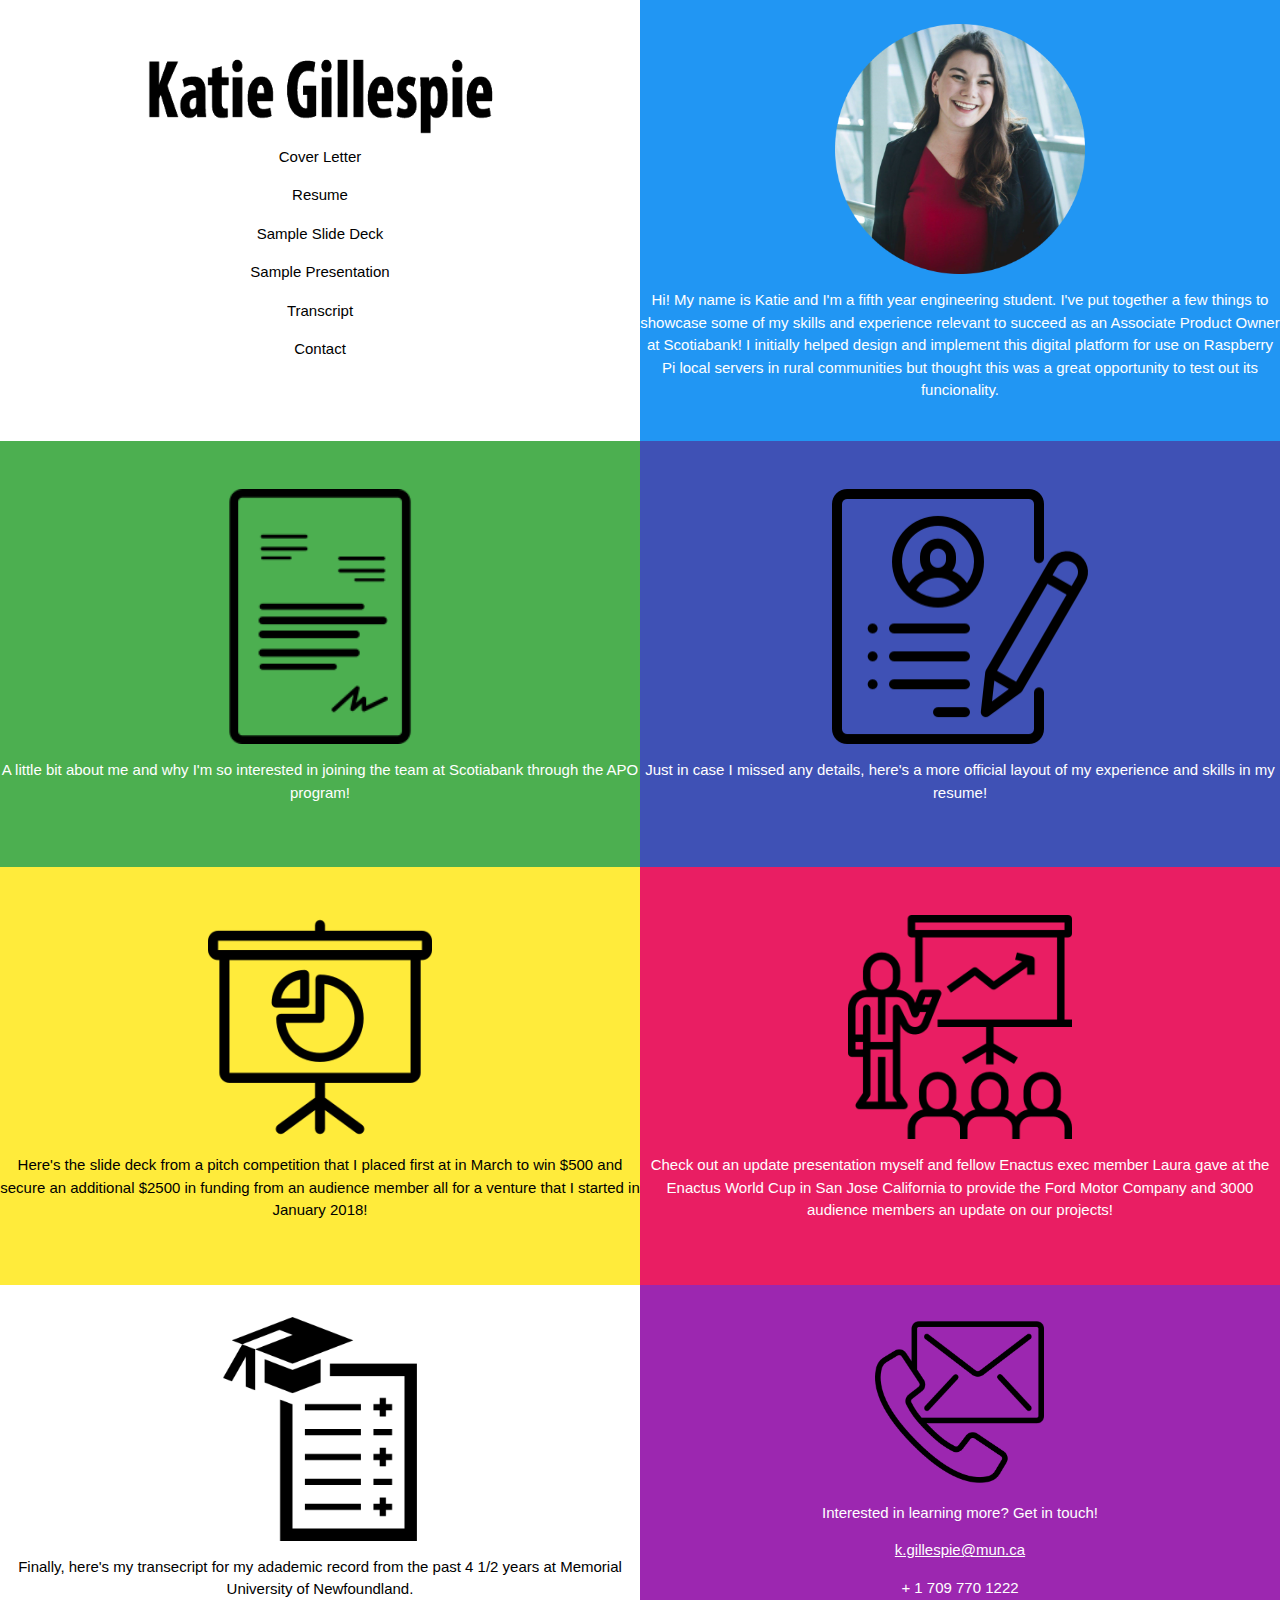
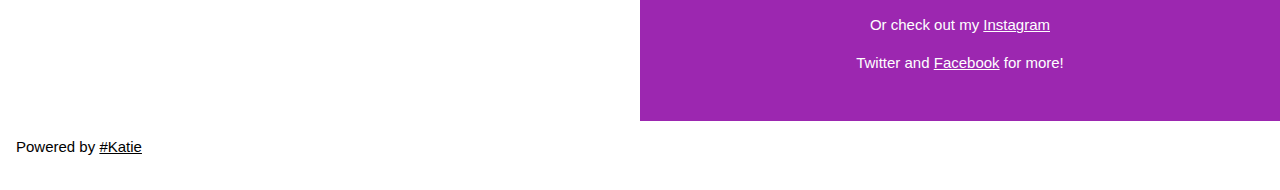
==== index.html @ 7ca80f4b "Update social links." ====
<!DOCTYPE html>
<html>
	<title>Katie Gillespie</title>
<meta charset="UTF-8">
<meta name="viewport" content="width=device-width, initial-scale=1">
<link rel="stylesheet" href="https://www.w3schools.com/w3css/4/w3.css">
<body class="w3-content" style="max-width:1300px">

<!-- First Grid: Logo & About -->
<div class="w3-row">
  <div class="w3-half w3-white w3-center" style="height:300">
    <div class="w3-padding-48 3-center">
      <img src="Documents/NameIcon.png" alt="KatieGillespie" width="350" style="width:%65">
    <div class="w3-padding-128">
      <a href="#A" class="w3-button w3-white w3-block w3-hover-green w3-padding-8">Cover Letter</a>
      <a href="#A" class="w3-button w3-white w3-block w3-hover-indigo w3-padding-8">Resume</a>
      <a href="#B" class="w3-button w3-white w3-block w3-hover-yellow w3-padding-8">Sample Slide Deck</a>
		<a href="#B" class="w3-button w3-white w3-block w3-hover-pink w3-padding-8">Sample Presentation</a>
       <a href="#C" class="w3-button w3-white w3-block w3-hover-white w3-padding-8">Transcript</a>
        <a href="#C" class="w3-button w3-white w3-block w3-hover-purple w3-padding-8">Contact</a>
      </div>																			 
    </div>
  </div>
  <div class="w3-half w3-blue w3-center" style="height:300">
    <div class="w3-padding-24 w3-center">
      <img src="Documents/Headshot.png" alt="Headshot" width="250" style="width:30>
      <div class="w3-center w3- adding-large" style="width:100%">
		  <p>Hi! My name is Katie and I'm a fifth year engineering student. I've put together a few things to showcase 
			  some of my skills and experience relevant to succeed as an Associate Product Owner at Scotiabank! I initially
			  helped design and implement this digital platform for use on Raspberry Pi local servers in rural communities 
			  but thought this was a great opportunity to test out its funcionality. </p>
      </div>
    </div>
  </div>
</div>

<!-- Second Grid: Cover Letter and Resume -->
<div class="w3-row">
  <div class="w3-half w3-green w3-center" style="min-height:350px" id="A">
    <div class="w3-padding-48 w3-center">
        <a href="Documents/APOCoverLetter.pdf">
	<img src="Documents/CoverLetterIcon.png" alt="CoverLetterIcon" style="width:40%">
</a>
      <p>A little bit about me and why I'm so interested in joining the team at Scotiabank through the APO program!</p>

	</div> 
	</div>
  <div class="w3-half w3-indigo w3-center" style="min-height:350px" id="A">
    <div class="w3-padding-48 w3-center">
	<a href="Documents/KatieGillespie-ResumeFall18.pdf">
	<img src="Documents/resume.png" alt="Resume-Icon" style="width:40%">
</a>
		<p>Just in case I missed any details, here's a more official layout of my experience and skills in my resume!</p>
	</div>
	</div>
	</div>

<!-- Third Grid: Slide Deck and Presentation -->
<div class="w3-row">
  <div class="w3-half w3-yellow w3-center" style="min-height:350px" id="B">
    <div class="w3-padding-48 w3-center -center">
        <a href="Documents/FulfilamentPitchMarch2018.pdf">
	<img src="Documents/presentation (1).png" alt="Presentation-Icon" style="width:35%">
</a>
	<p>Here's the slide deck from a pitch competition that I placed first at in March to win $500 and secure an additional $2500 
		in funding from an audience member all for a venture that I started in January 2018!</p>
	</div> 
	</div> 
  <div class="w3-half w3-pink w3-center" style="min-height:350px" id="B">
    <div class="w3-padding-48 w3-center">
	<a href="https://www.youtube.com/watch?v=cxIa-OMDKiw&feature=youtu.be">
	<img src="Documents/work.png" alt="PresentationIcon" style="width:35%">
</a>
      <p>Check out an update presentation myself and fellow Enactus exec member Laura gave at the Enactus World Cup in San Jose 
	      California to provide the Ford Motor Company and 3000 audience members an update on our projects!</p>
	</div>
	</div>
	</div>

<!-- Fourth Grid: Transcript and Contact -->
<div class="w3-half w3-white w3-center" style="min-height:350px" id="C">
	  <div class="w3-padding-32 w3-center">
	<a href="Documents/MUNUnofficialTranscript.pdf">
	<img src="Documents/noun_Report Card_729_000000.png" alt="Transcript-Icon" style="width:35%">
</a>
      <p>Finally, here's my transecript for my adademic record from the past 4 1/2 years at Memorial University of Newfoundland. </p>
	</div>
	</div>
 <div class="w3-half w3-purple w3-center" style="min-height:350px" id="C">  
	 <div class="w3-padding-32 w3-center">
      <a href="https://www.linkedin.com/in/-katie-gillespie/">
	<img src="Documents/contact.png" alt="Contact-Icon" width="169" height="170" style="width:%10">
</a>
	 <p>Interested in learning more? Get in touch!</p>
		<a href="mailto:k.gillespie@mun.ca">k.gillespie@mun.ca</a><br>
		 <p>+ 1 709 770 1222</p>
			<p>Or check out my <a href="https://www.instagram.com/ktgillesp/" target="_blank">Instagram </a></p><p><a href"https://twitter.com/ktgillesp" target="_blank">Twitter</a> and <a href="https://www.facebook.com/kgillespie96" targe="_blank">Facebook</a> for more!</p>
	</div>
	</div>
	</div>
	</div>

<!-- Footer -->
<footer class="w3-container w3-White w3-padding-16">
  <p>Powered by <a href="https://www.linkedin.com/in/-katie-gillespie/" target="_blank">#Katie</a></p>
</footer>

</body>
</html>
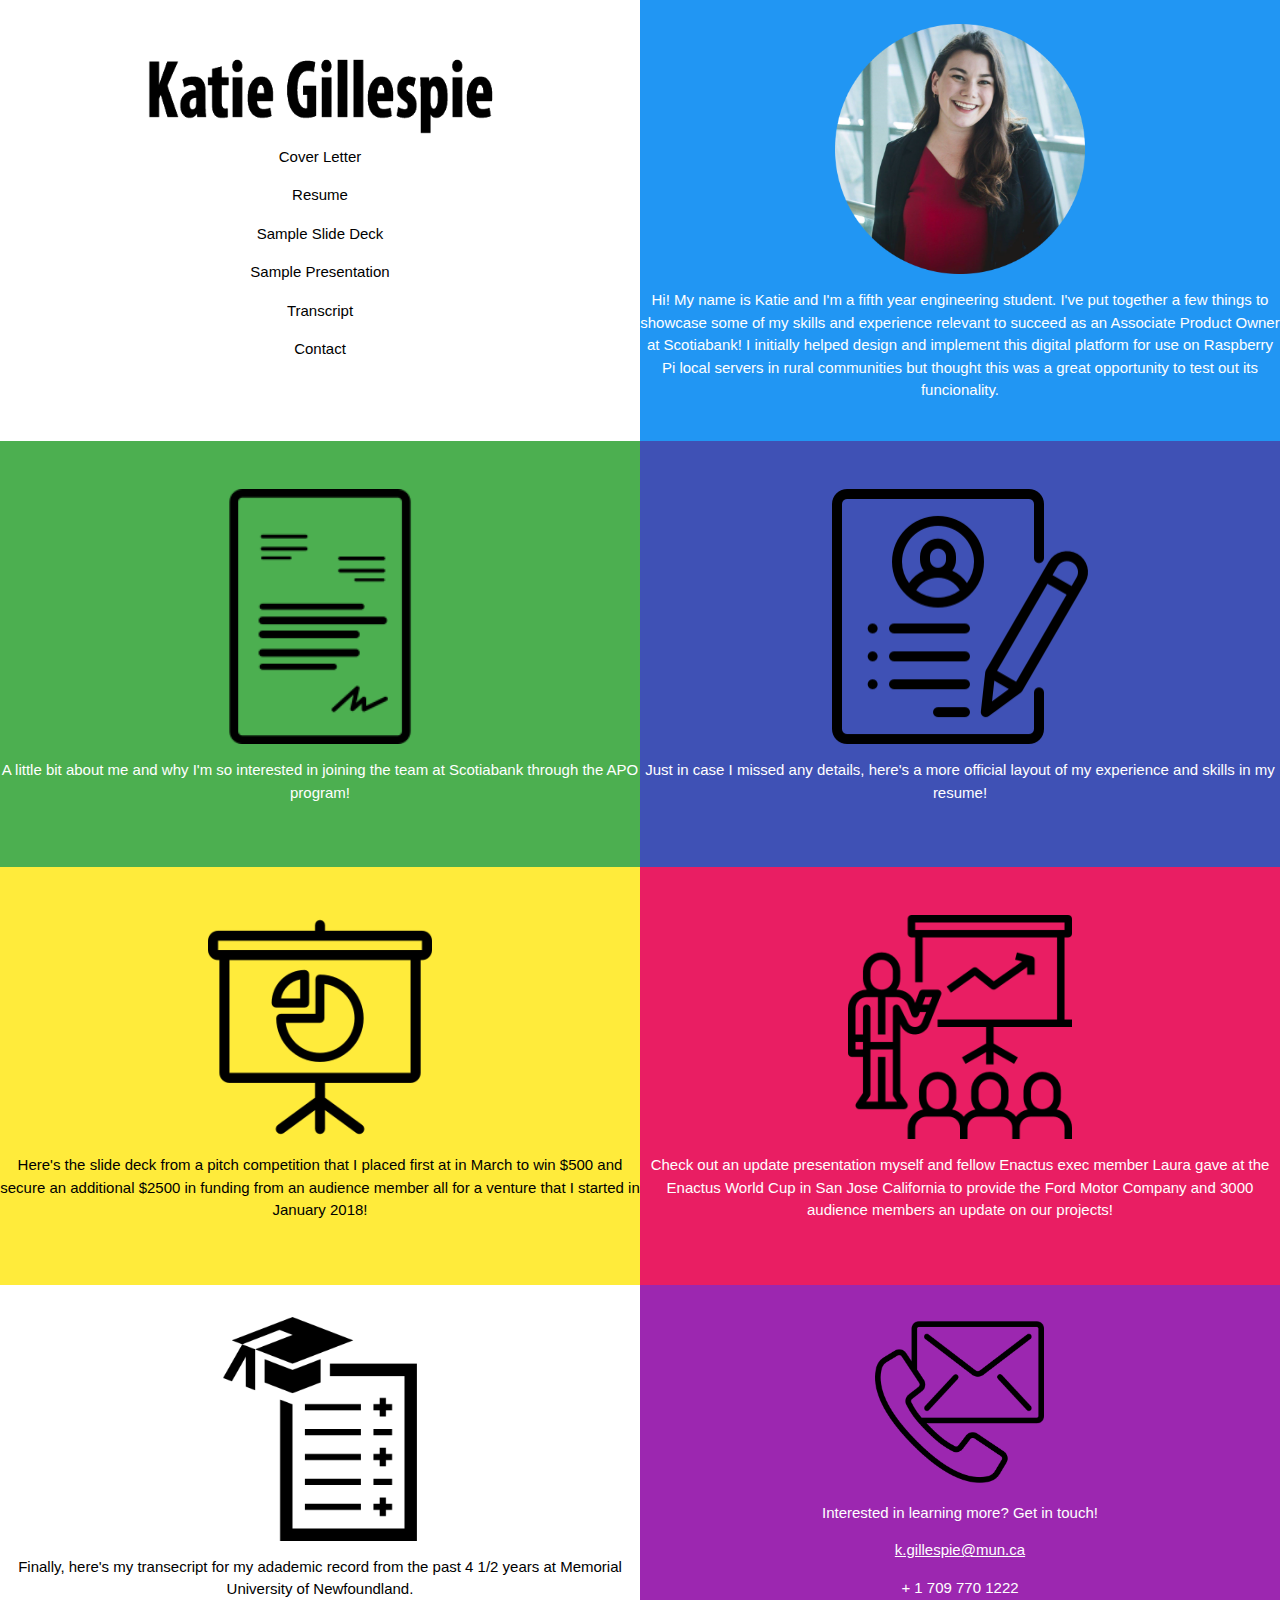
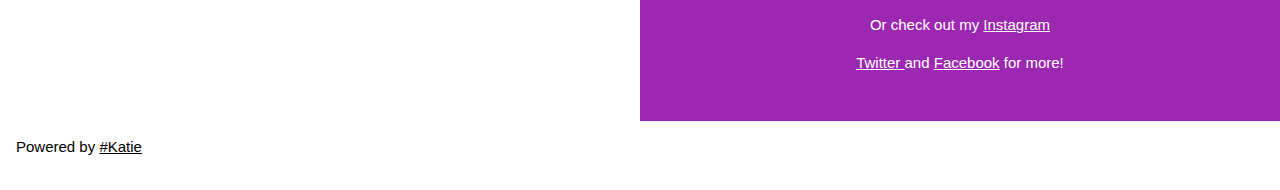
==== commit 0e8e8d50: "Update social media links." ====
--- a/index.html
+++ b/index.html
@@ -94,7 +94,7 @@
 	 <p>Interested in learning more? Get in touch!</p>
 		<a href="mailto:k.gillespie@mun.ca">k.gillespie@mun.ca</a><br>
 		 <p>+ 1 709 770 1222</p>
-			<p>Or check out my <a href="https://www.instagram.com/ktgillesp/" target="_blank">Instagram </a></p><p><a href"https://twitter.com/ktgillesp" target="_blank">Twitter</a> and <a href="https://www.facebook.com/kgillespie96" targe="_blank">Facebook</a> for more!</p>
+			<p>Or check out my <a href="https://www.instagram.com/ktgillesp/" target="_blank">Instagram </a></p><p><a href="https://twitter.com/ktgillesp" target="_blank">Twitter </a> and <a href="https://www.facebook.com/kgillespie96" targe="_blank">Facebook</a> for more!</p>
 	</div>
 	</div>
 	</div>
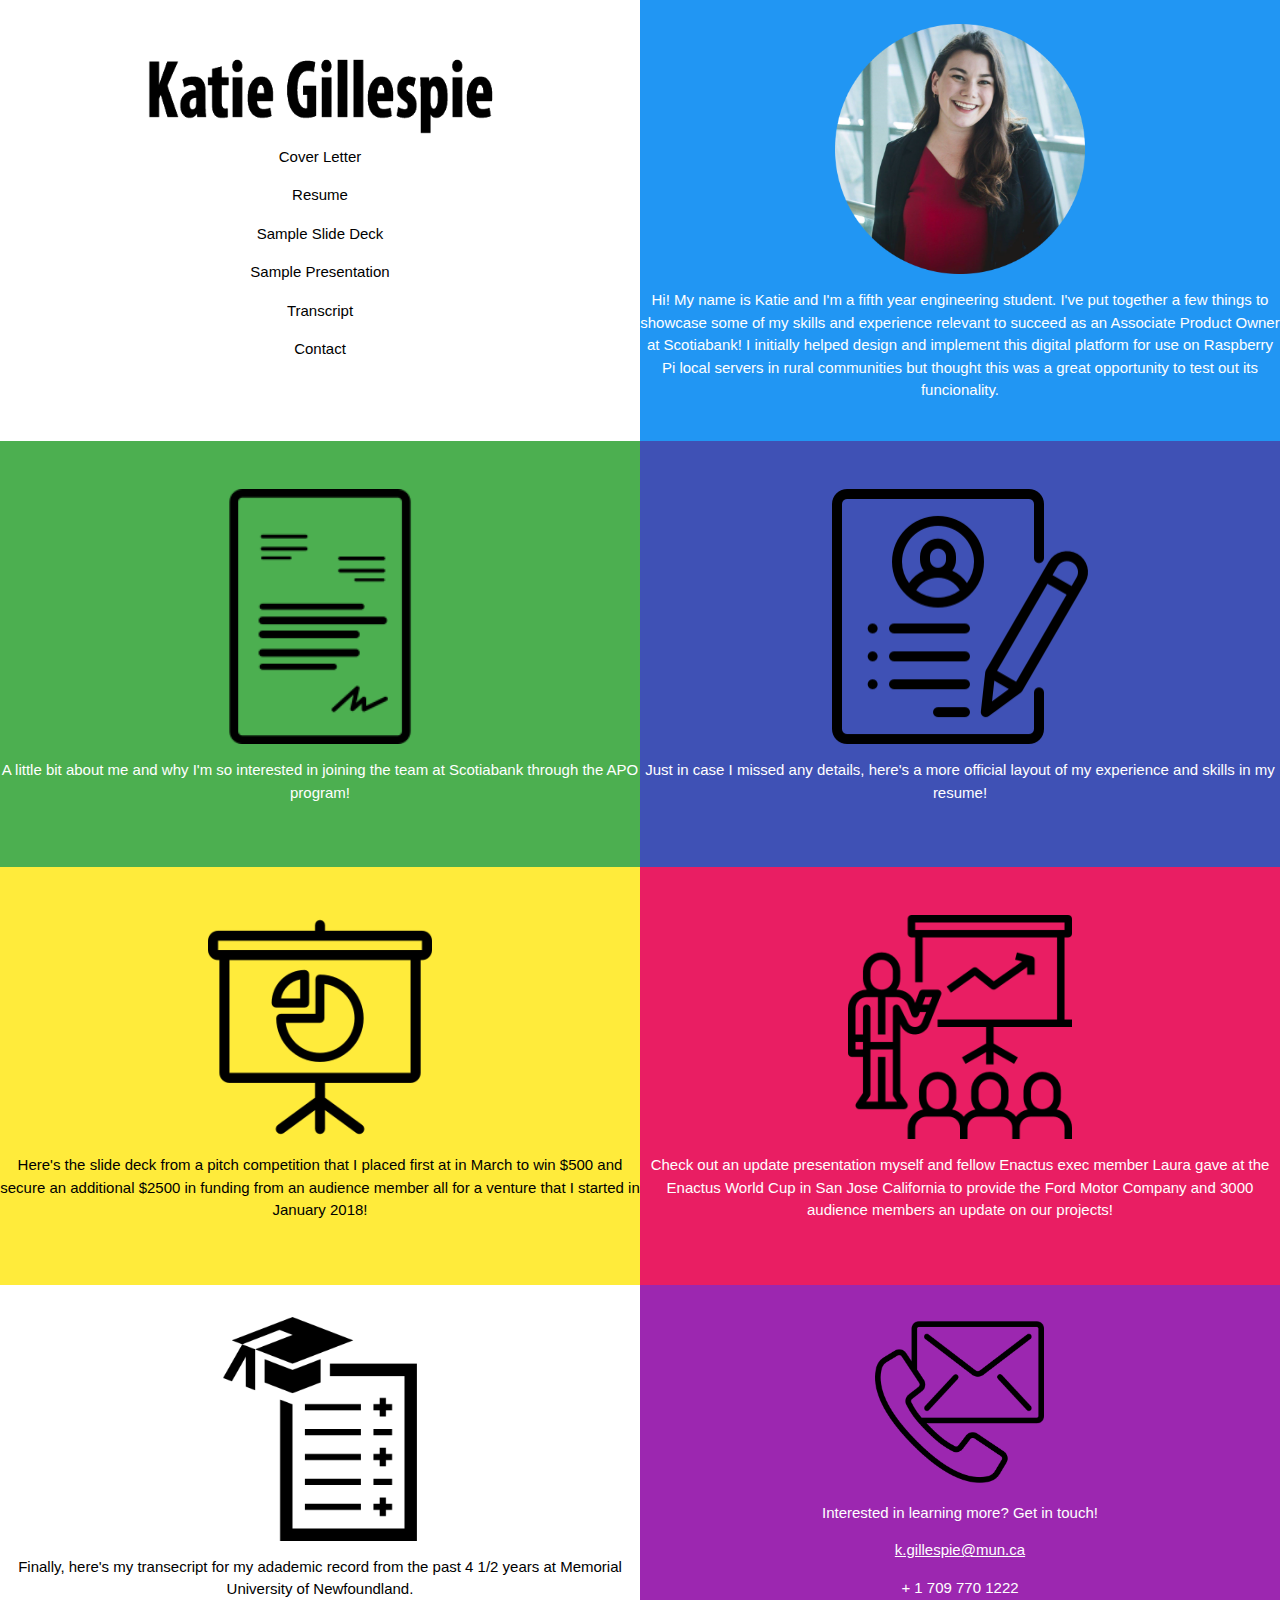
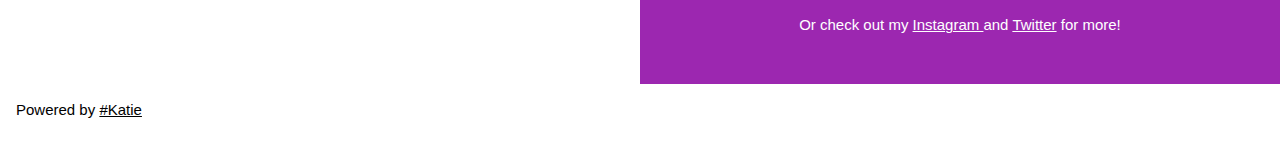
==== commit 816bf3da: "Update social media links." ====
--- a/index.html
+++ b/index.html
@@ -94,7 +94,8 @@
 	 <p>Interested in learning more? Get in touch!</p>
 		<a href="mailto:k.gillespie@mun.ca">k.gillespie@mun.ca</a><br>
 		 <p>+ 1 709 770 1222</p>
-			<p>Or check out my <a href="https://www.instagram.com/ktgillesp/" target="_blank">Instagram </a></p><p><a href="https://twitter.com/ktgillesp" target="_blank">Twitter </a> and <a href="https://www.facebook.com/kgillespie96" targe="_blank">Facebook</a> for more!</p>
+			<p>Or check out my <a href="https://www.instagram.com/ktgillesp/" target="_blank">Instagram </a>and <a 
+			href="https://twitter.com/ktgillesp" targe="_blank">Twitter</a> for more!</p>
 	</div>
 	</div>
 	</div>
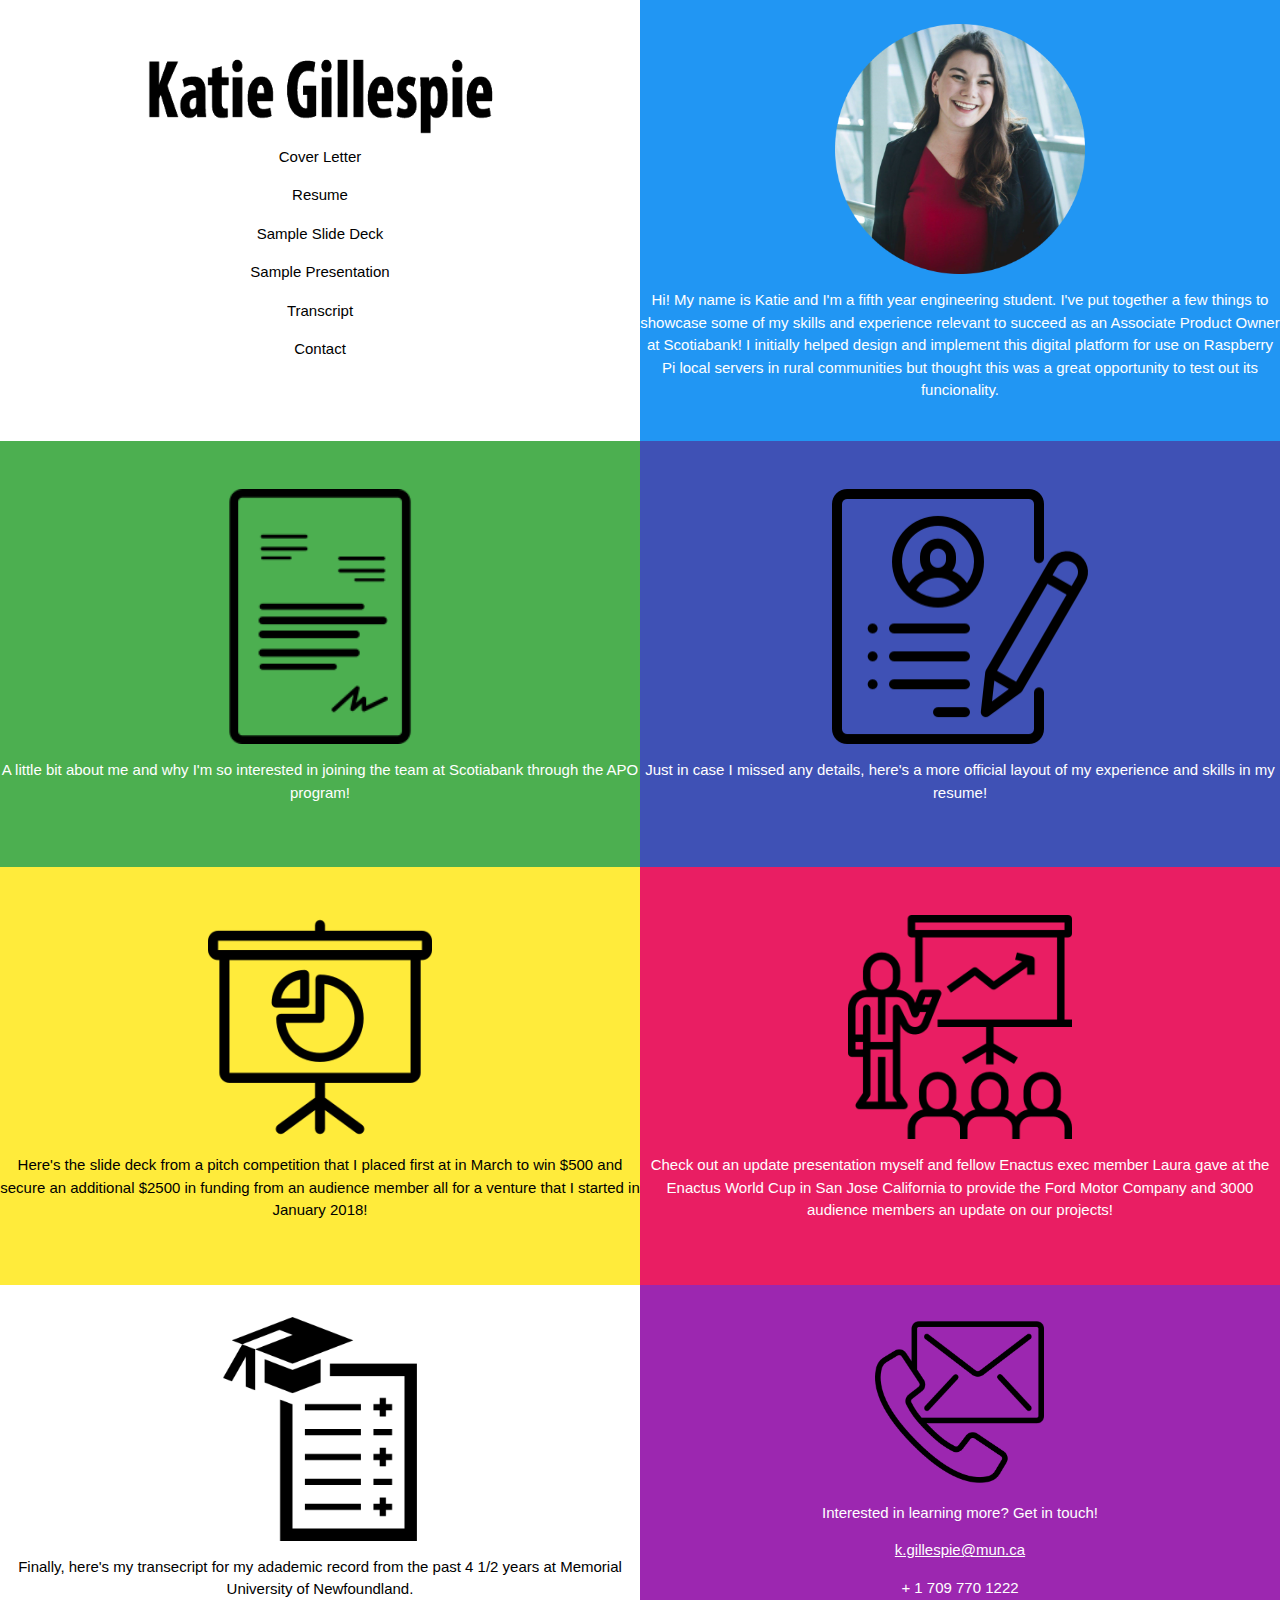
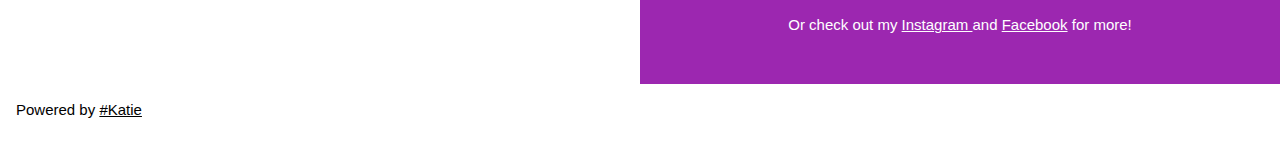
==== commit b569dd3b: "Update index.html" ====
--- a/index.html
+++ b/index.html
@@ -94,8 +94,8 @@
 	 <p>Interested in learning more? Get in touch!</p>
 		<a href="mailto:k.gillespie@mun.ca">k.gillespie@mun.ca</a><br>
 		 <p>+ 1 709 770 1222</p>
-			<p>Or check out my <a href="https://www.instagram.com/ktgillesp/" target="_blank">Instagram </a>and <a 
-			href="https://twitter.com/ktgillesp" targe="_blank">Twitter</a> for more!</p>
+		 	<p>Or check out my <a href="https://www.instagram.com/ktgillesp/" target="_blank">Instagram </a>and <a 
+			href="https://www.facebook.com/kgillespie96" targe="_blank">Facebook</a> for more!</p>
 	</div>
 	</div>
 	</div>
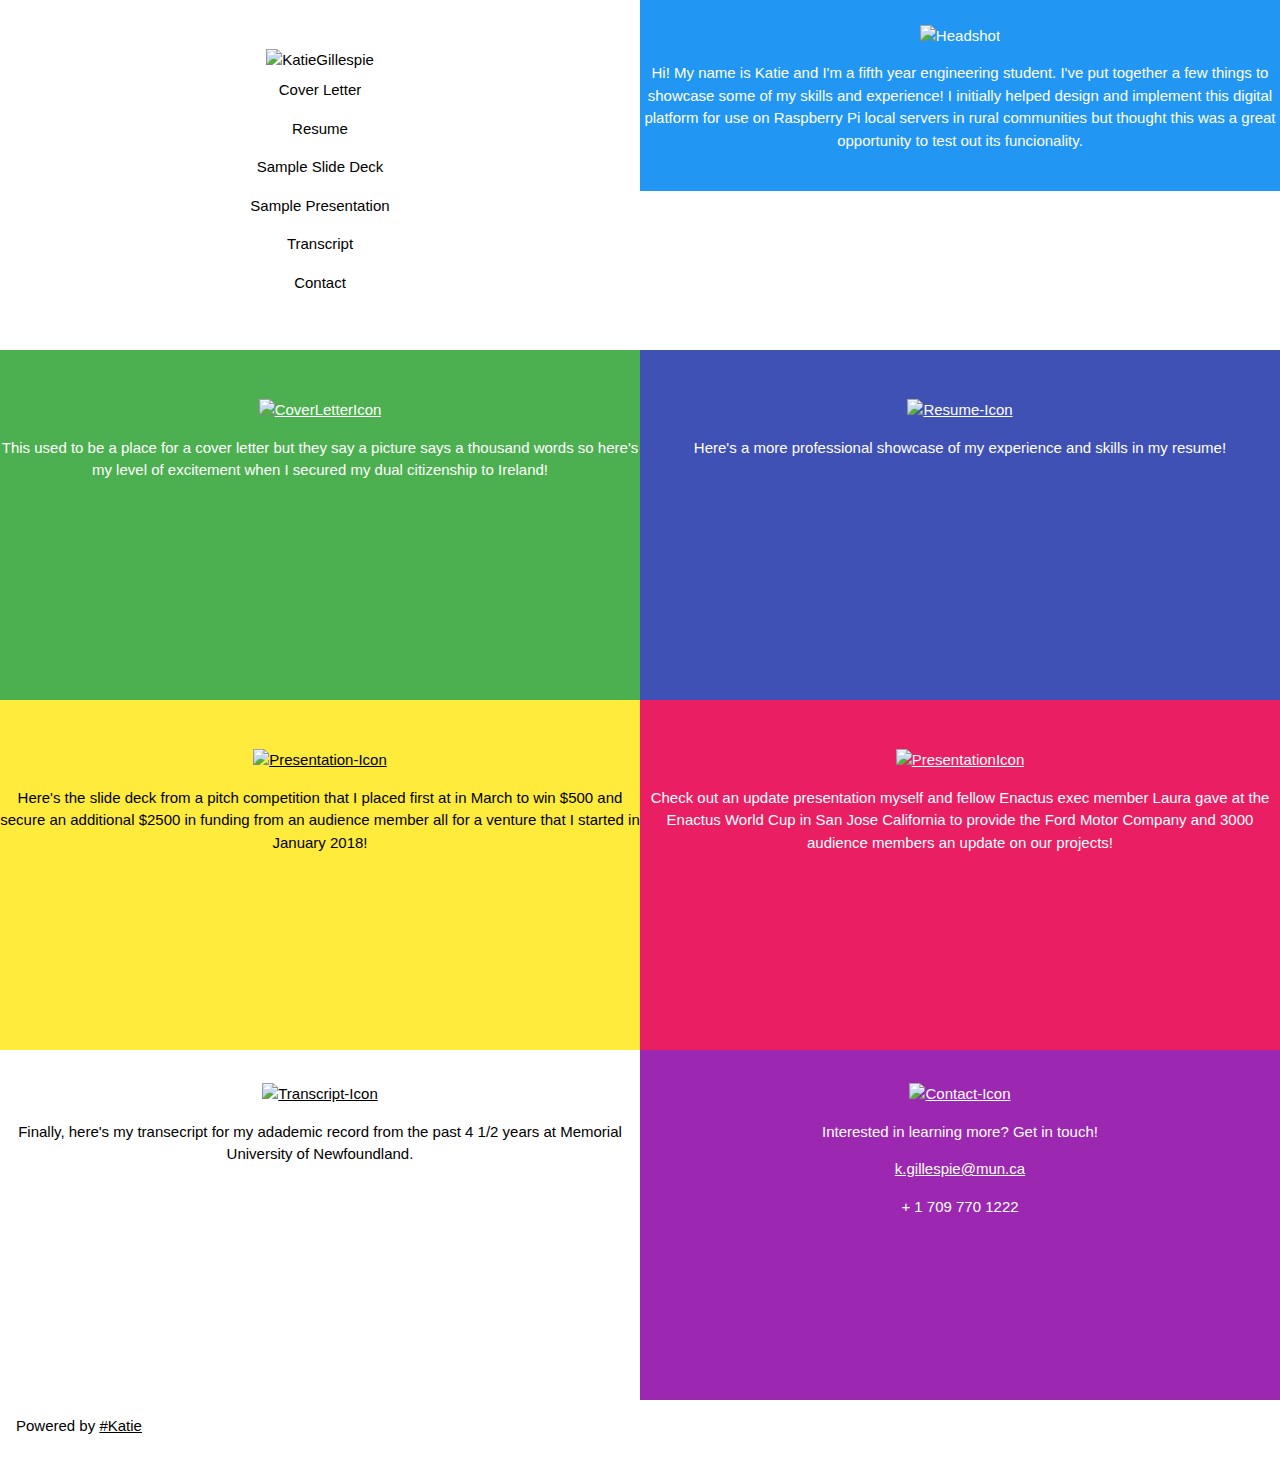
==== commit d493166f: "Update index.html" ====
--- a/index.html
+++ b/index.html
@@ -1,6 +1,6 @@
 <!DOCTYPE html>
 <html>
-	<title>Katie Gillespie</title>
+<title>KatieGillespieAPO</title>
 <meta charset="UTF-8">
 <meta name="viewport" content="width=device-width, initial-scale=1">
 <link rel="stylesheet" href="https://www.w3schools.com/w3css/4/w3.css">
@@ -10,7 +10,7 @@
 <div class="w3-row">
   <div class="w3-half w3-white w3-center" style="height:300">
     <div class="w3-padding-48 3-center">
-      <img src="Documents/NameIcon.png" alt="KatieGillespie" width="350" style="width:%65">
+      <img src="Images/NameIcon.png" alt="KatieGillespie" style="width:%65">
     <div class="w3-padding-128">
       <a href="#A" class="w3-button w3-white w3-block w3-hover-green w3-padding-8">Cover Letter</a>
       <a href="#A" class="w3-button w3-white w3-block w3-hover-indigo w3-padding-8">Resume</a>
@@ -23,12 +23,9 @@
   </div>
   <div class="w3-half w3-blue w3-center" style="height:300">
     <div class="w3-padding-24 w3-center">
-      <img src="Documents/Headshot.png" alt="Headshot" width="250" style="width:30>
+      <img src="Images/Headshot.png" alt="Headshot" style="width:60%">
       <div class="w3-center w3- adding-large" style="width:100%">
-		  <p>Hi! My name is Katie and I'm a fifth year engineering student. I've put together a few things to showcase 
-			  some of my skills and experience relevant to succeed as an Associate Product Owner at Scotiabank! I initially
-			  helped design and implement this digital platform for use on Raspberry Pi local servers in rural communities 
-			  but thought this was a great opportunity to test out its funcionality. </p>
+		  <p>Hi! My name is Katie and I'm a fifth year engineering student. I've put together a few things to showcase some of my skills and experience! I initially helped design and implement this digital platform for use on Raspberry Pi local servers in rural communities but thought this was a great opportunity to test out its funcionality. </p>
       </div>
     </div>
   </div>
@@ -38,19 +35,19 @@
 <div class="w3-row">
   <div class="w3-half w3-green w3-center" style="min-height:350px" id="A">
     <div class="w3-padding-48 w3-center">
-        <a href="Documents/APOCoverLetter.pdf">
-	<img src="Documents/CoverLetterIcon.png" alt="CoverLetterIcon" style="width:40%">
+        <a href="Ireland.jpg">
+	<img src="Images/CoverLetterIcon.png" alt="CoverLetterIcon" style="width:40%">
 </a>
-      <p>A little bit about me and why I'm so interested in joining the team at Scotiabank through the APO program!</p>
+      <p>This used to be a place for a cover letter but they say a picture says a thousand words so here's my level of excitement when I secured my dual citizenship to Ireland!</p>
 
 	</div> 
 	</div>
   <div class="w3-half w3-indigo w3-center" style="min-height:350px" id="A">
     <div class="w3-padding-48 w3-center">
 	<a href="Documents/KatieGillespie-ResumeFall18.pdf">
-	<img src="Documents/resume.png" alt="Resume-Icon" style="width:40%">
+	<img src="Images/resume.png" alt="Resume-Icon" style="width:40%">
 </a>
-		<p>Just in case I missed any details, here's a more official layout of my experience and skills in my resume!</p>
+		<p>Here's a more professional showcase of my experience and skills in my resume!</p>
 	</div>
 	</div>
 	</div>
@@ -60,19 +57,17 @@
   <div class="w3-half w3-yellow w3-center" style="min-height:350px" id="B">
     <div class="w3-padding-48 w3-center -center">
         <a href="Documents/FulfilamentPitchMarch2018.pdf">
-	<img src="Documents/presentation (1).png" alt="Presentation-Icon" style="width:35%">
+	<img src="Images/presentation (1).png" alt="Presentation-Icon" style="width:35%">
 </a>
-	<p>Here's the slide deck from a pitch competition that I placed first at in March to win $500 and secure an additional $2500 
-		in funding from an audience member all for a venture that I started in January 2018!</p>
+	<p>Here's the slide deck from a pitch competition that I placed first at in March to win $500 and secure an additional $2500 in funding from an audience member all for a venture that I started in January 2018!</p>
 	</div> 
 	</div> 
   <div class="w3-half w3-pink w3-center" style="min-height:350px" id="B">
     <div class="w3-padding-48 w3-center">
-	<a href="https://www.youtube.com/watch?v=cxIa-OMDKiw&feature=youtu.be">
-	<img src="Documents/work.png" alt="PresentationIcon" style="width:35%">
+	<a href="Documents/Watch _ Enactus - Google Chrome 2018-11-15 11_59_25 AM_Trim.mp4">
+	<img src="Images/work.png" alt="PresentationIcon" style="width:35%">
 </a>
-      <p>Check out an update presentation myself and fellow Enactus exec member Laura gave at the Enactus World Cup in San Jose 
-	      California to provide the Ford Motor Company and 3000 audience members an update on our projects!</p>
+      <p>Check out an update presentation myself and fellow Enactus exec member Laura gave at the Enactus World Cup in San Jose California to provide the Ford Motor Company and 3000 audience members an update on our projects!</p>
 	</div>
 	</div>
 	</div>
@@ -80,8 +75,8 @@
 <!-- Fourth Grid: Transcript and Contact -->
 <div class="w3-half w3-white w3-center" style="min-height:350px" id="C">
 	  <div class="w3-padding-32 w3-center">
-	<a href="Documents/MUNUnofficialTranscript.pdf">
-	<img src="Documents/noun_Report Card_729_000000.png" alt="Transcript-Icon" style="width:35%">
+	<a href="Documents/Watch _ Enactus - Google Chrome 2018-11-15 11_59_25 AM_Trim.mp4">
+	<img src="Images/noun_Report Card_729_000000.png" alt="Transcript-Icon" style="width:35%">
 </a>
       <p>Finally, here's my transecript for my adademic record from the past 4 1/2 years at Memorial University of Newfoundland. </p>
 	</div>
@@ -89,13 +84,11 @@
  <div class="w3-half w3-purple w3-center" style="min-height:350px" id="C">  
 	 <div class="w3-padding-32 w3-center">
       <a href="https://www.linkedin.com/in/-katie-gillespie/">
-	<img src="Documents/contact.png" alt="Contact-Icon" width="169" height="170" style="width:%10">
+	<img src="Images/contact.png" alt="Contact-Icon" width="169" height="170" style="width:%10">
 </a>
 	 <p>Interested in learning more? Get in touch!</p>
 		<a href="mailto:k.gillespie@mun.ca">k.gillespie@mun.ca</a><br>
 		 <p>+ 1 709 770 1222</p>
-		 	<p>Or check out my <a href="https://www.instagram.com/ktgillesp/" target="_blank">Instagram </a>and <a 
-			href="https://www.facebook.com/kgillespie96" targe="_blank">Facebook</a> for more!</p>
 	</div>
 	</div>
 	</div>
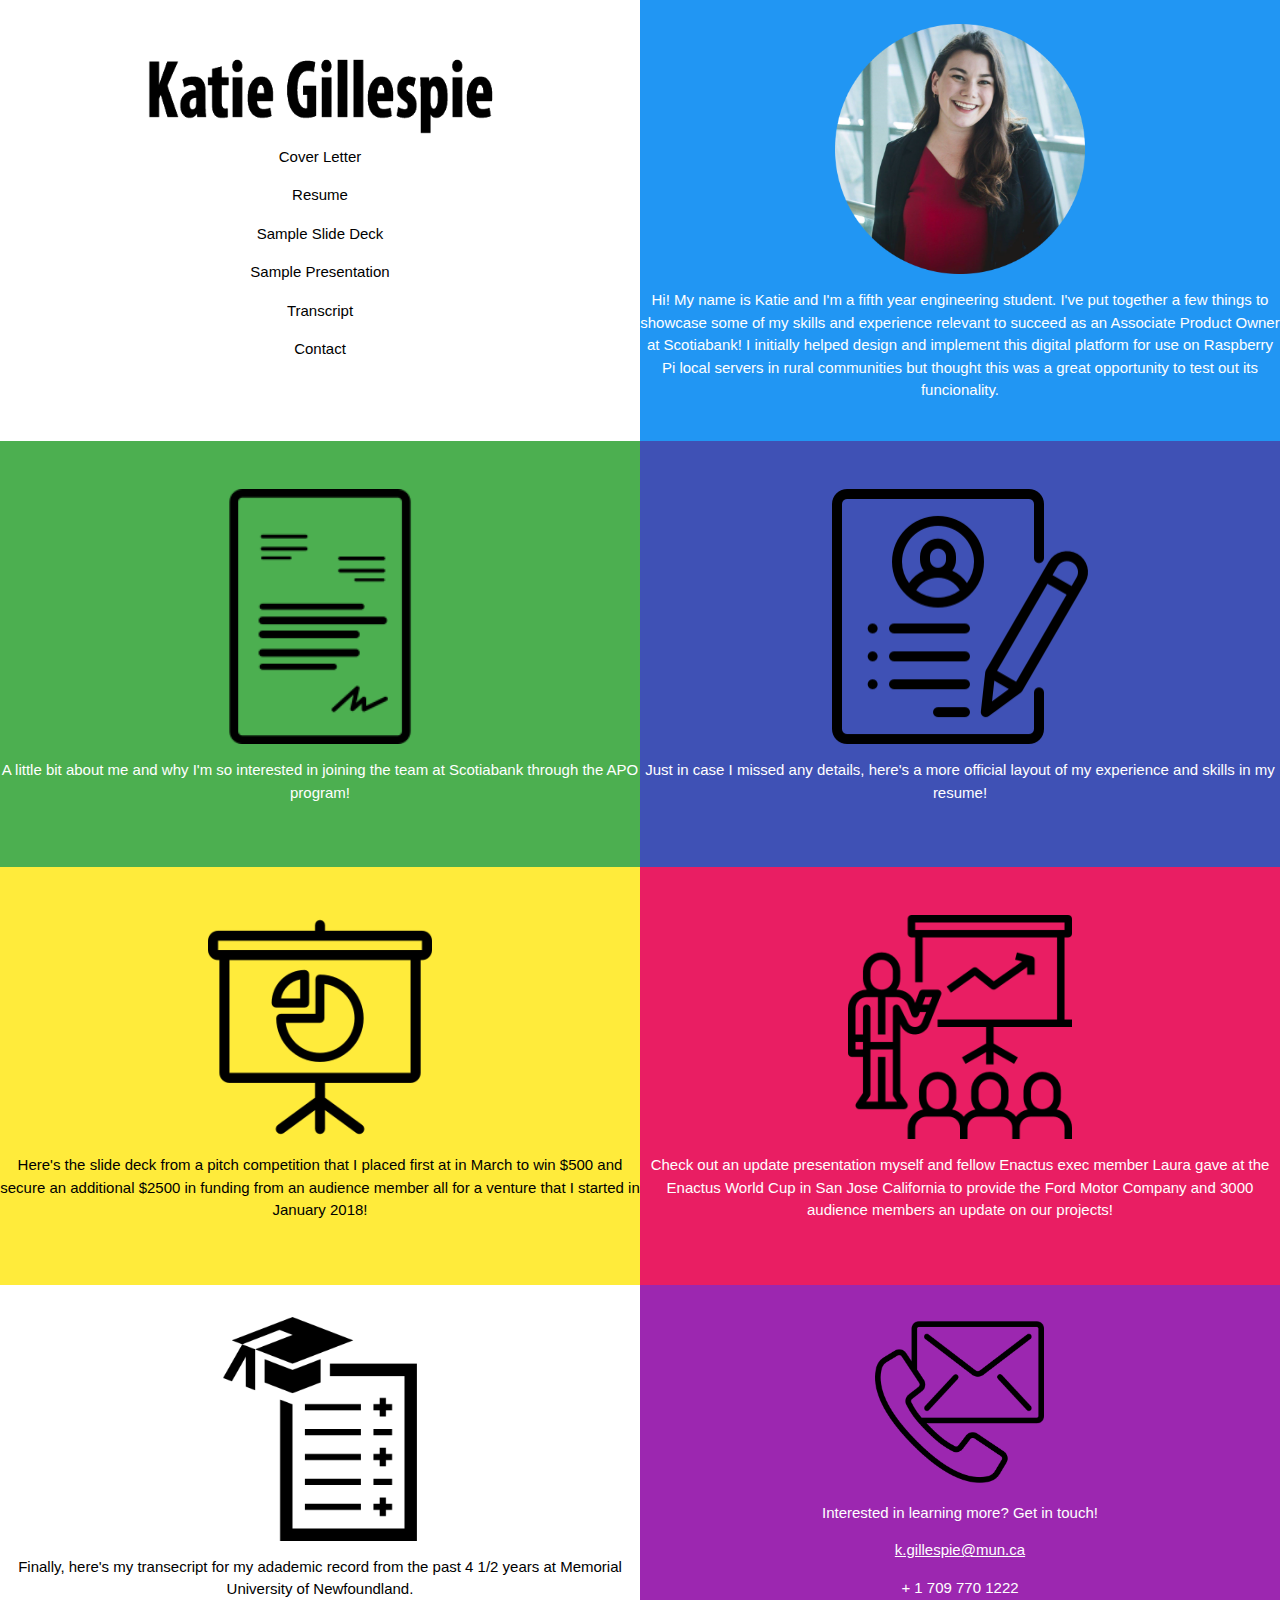
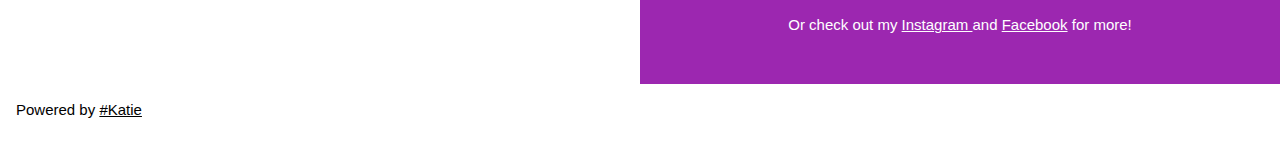
==== commit 14ccf6bd: "Update index.html" ====
--- a/index.html
+++ b/index.html
@@ -1,6 +1,6 @@
 <!DOCTYPE html>
 <html>
-<title>KatieGillespieAPO</title>
+	<title>Katie Gillespie</title>
 <meta charset="UTF-8">
 <meta name="viewport" content="width=device-width, initial-scale=1">
 <link rel="stylesheet" href="https://www.w3schools.com/w3css/4/w3.css">
@@ -10,7 +10,7 @@
 <div class="w3-row">
   <div class="w3-half w3-white w3-center" style="height:300">
     <div class="w3-padding-48 3-center">
-      <img src="Images/NameIcon.png" alt="KatieGillespie" style="width:%65">
+      <img src="Documents/NameIcon.png" alt="KatieGillespie" width="350" style="width:%65">
     <div class="w3-padding-128">
       <a href="#A" class="w3-button w3-white w3-block w3-hover-green w3-padding-8">Cover Letter</a>
       <a href="#A" class="w3-button w3-white w3-block w3-hover-indigo w3-padding-8">Resume</a>
@@ -23,60 +23,61 @@
   </div>
   <div class="w3-half w3-blue w3-center" style="height:300">
     <div class="w3-padding-24 w3-center">
-      <img src="Images/Headshot.png" alt="Headshot" style="width:60%">
+      <img src="Documents/Headshot.png" alt="Headshot" width="250" style="width:30>
       <div class="w3-center w3- adding-large" style="width:100%">
-		  <p>Hi! My name is Katie and I'm a fifth year engineering student. I've put together a few things to showcase some of my skills and experience! I initially helped design and implement this digital platform for use on Raspberry Pi local servers in rural communities but thought this was a great opportunity to test out its funcionality. </p>
+		  <p>Hi! My name is Katie and I'm a fifth year engineering student. I've put together a few things to showcase 
+			  some of my skills and experience relevant to succeed as an Associate Product Owner at Scotiabank! I initially
+			  helped design and implement this digital platform for use on Raspberry Pi local servers in rural communities 
+			  but thought this was a great opportunity to test out its funcionality. </p>
       </div>
     </div>
   </div>
 </div>
-
 <!-- Second Grid: Cover Letter and Resume -->
 <div class="w3-row">
   <div class="w3-half w3-green w3-center" style="min-height:350px" id="A">
     <div class="w3-padding-48 w3-center">
-        <a href="Ireland.jpg">
-	<img src="Images/CoverLetterIcon.png" alt="CoverLetterIcon" style="width:40%">
+        <a href="Documents/APOCoverLetter.pdf">
+	<img src="Documents/CoverLetterIcon.png" alt="CoverLetterIcon" style="width:40%">
 </a>
-      <p>This used to be a place for a cover letter but they say a picture says a thousand words so here's my level of excitement when I secured my dual citizenship to Ireland!</p>
-
+      <p>A little bit about me and why I'm so interested in joining the team at Scotiabank through the APO program!</p>
 	</div> 
 	</div>
   <div class="w3-half w3-indigo w3-center" style="min-height:350px" id="A">
     <div class="w3-padding-48 w3-center">
-	<a href="Documents/KatieGillespie-ResumeFall18.pdf">
-	<img src="Images/resume.png" alt="Resume-Icon" style="width:40%">
+	<a href="Documents/KatieGillespie-Resume2019.pdf">
+	<img src="Documents/resume.png" alt="Resume-Icon" style="width:40%">
 </a>
-		<p>Here's a more professional showcase of my experience and skills in my resume!</p>
+		<p>Just in case I missed any details, here's a more official layout of my experience and skills in my resume!</p>
 	</div>
 	</div>
 	</div>
-
 <!-- Third Grid: Slide Deck and Presentation -->
 <div class="w3-row">
   <div class="w3-half w3-yellow w3-center" style="min-height:350px" id="B">
     <div class="w3-padding-48 w3-center -center">
         <a href="Documents/FulfilamentPitchMarch2018.pdf">
-	<img src="Images/presentation (1).png" alt="Presentation-Icon" style="width:35%">
+	<img src="Documents/presentation (1).png" alt="Presentation-Icon" style="width:35%">
 </a>
-	<p>Here's the slide deck from a pitch competition that I placed first at in March to win $500 and secure an additional $2500 in funding from an audience member all for a venture that I started in January 2018!</p>
+	<p>Here's the slide deck from a pitch competition that I placed first at in March to win $500 and secure an additional $2500 
+		in funding from an audience member all for a venture that I started in January 2018!</p>
 	</div> 
 	</div> 
   <div class="w3-half w3-pink w3-center" style="min-height:350px" id="B">
     <div class="w3-padding-48 w3-center">
-	<a href="Documents/Watch _ Enactus - Google Chrome 2018-11-15 11_59_25 AM_Trim.mp4">
-	<img src="Images/work.png" alt="PresentationIcon" style="width:35%">
+	<a href="https://www.youtube.com/watch?v=cxIa-OMDKiw&feature=youtu.be">
+	<img src="Documents/work.png" alt="PresentationIcon" style="width:35%">
 </a>
-      <p>Check out an update presentation myself and fellow Enactus exec member Laura gave at the Enactus World Cup in San Jose California to provide the Ford Motor Company and 3000 audience members an update on our projects!</p>
+      <p>Check out an update presentation myself and fellow Enactus exec member Laura gave at the Enactus World Cup in San Jose 
+	      California to provide the Ford Motor Company and 3000 audience members an update on our projects!</p>
 	</div>
 	</div>
 	</div>
-
 <!-- Fourth Grid: Transcript and Contact -->
 <div class="w3-half w3-white w3-center" style="min-height:350px" id="C">
 	  <div class="w3-padding-32 w3-center">
-	<a href="Documents/Watch _ Enactus - Google Chrome 2018-11-15 11_59_25 AM_Trim.mp4">
-	<img src="Images/noun_Report Card_729_000000.png" alt="Transcript-Icon" style="width:35%">
+	<a href="Documents/MUNUnofficialTranscript.pdf">
+	<img src="Documents/noun_Report Card_729_000000.png" alt="Transcript-Icon" style="width:35%">
 </a>
       <p>Finally, here's my transecript for my adademic record from the past 4 1/2 years at Memorial University of Newfoundland. </p>
 	</div>
@@ -84,20 +85,20 @@
  <div class="w3-half w3-purple w3-center" style="min-height:350px" id="C">  
 	 <div class="w3-padding-32 w3-center">
       <a href="https://www.linkedin.com/in/-katie-gillespie/">
-	<img src="Images/contact.png" alt="Contact-Icon" width="169" height="170" style="width:%10">
+	<img src="Documents/contact.png" alt="Contact-Icon" width="169" height="170" style="width:%10">
 </a>
 	 <p>Interested in learning more? Get in touch!</p>
 		<a href="mailto:k.gillespie@mun.ca">k.gillespie@mun.ca</a><br>
 		 <p>+ 1 709 770 1222</p>
+		 	<p>Or check out my <a href="https://www.instagram.com/ktgillesp/" target="_blank">Instagram </a>and <a 
+			href="https://www.facebook.com/kgillespie96" targe="_blank">Facebook</a> for more!</p>
 	</div>
 	</div>
 	</div>
 	</div>
-
 <!-- Footer -->
 <footer class="w3-container w3-White w3-padding-16">
   <p>Powered by <a href="https://www.linkedin.com/in/-katie-gillespie/" target="_blank">#Katie</a></p>
 </footer>
-
 </body>
 </html>
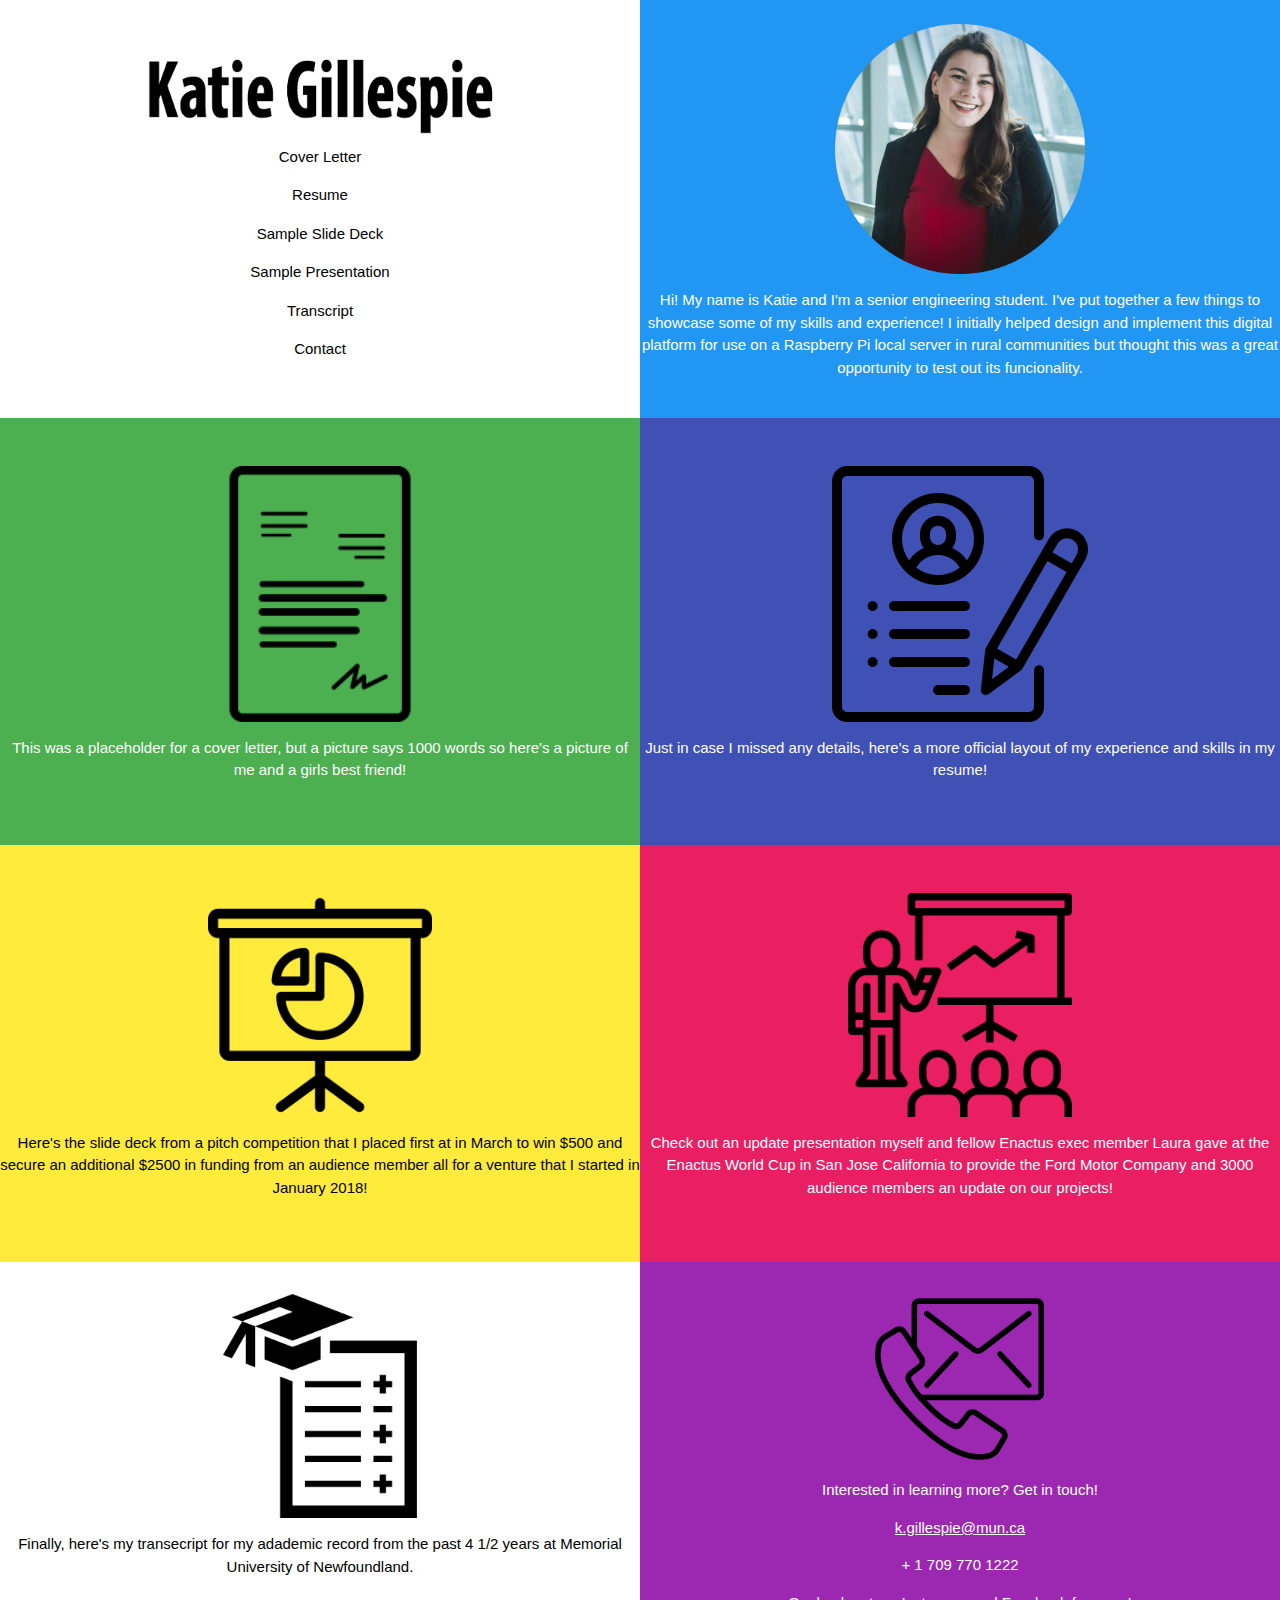
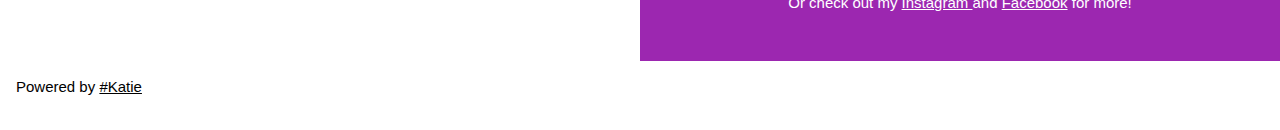
==== commit 74c77c2c: "Update index.html" ====
--- a/index.html
+++ b/index.html
@@ -25,22 +25,23 @@
     <div class="w3-padding-24 w3-center">
       <img src="Documents/Headshot.png" alt="Headshot" width="250" style="width:30>
       <div class="w3-center w3- adding-large" style="width:100%">
-		  <p>Hi! My name is Katie and I'm a fifth year engineering student. I've put together a few things to showcase 
-			  some of my skills and experience relevant to succeed as an Associate Product Owner at Scotiabank! I initially
-			  helped design and implement this digital platform for use on Raspberry Pi local servers in rural communities 
-			  but thought this was a great opportunity to test out its funcionality. </p>
+		  <p>Hi! My name is Katie and I'm a senior engineering student. I've put together a few things to showcase some of my skills 
+		and experience! I initially helped design and implement this digital platform for use on a Raspberry Pi local server in rural 
+		communities but thought this was a great opportunity to test out its funcionality. </p>
       </div>
     </div>
   </div>
 </div>
+
 <!-- Second Grid: Cover Letter and Resume -->
 <div class="w3-row">
   <div class="w3-half w3-green w3-center" style="min-height:350px" id="A">
     <div class="w3-padding-48 w3-center">
-        <a href="Documents/APOCoverLetter.pdf">
+        <a href="Documents/Henry.jpg">
 	<img src="Documents/CoverLetterIcon.png" alt="CoverLetterIcon" style="width:40%">
 </a>
-      <p>A little bit about me and why I'm so interested in joining the team at Scotiabank through the APO program!</p>
+      <p>This was a placeholder for a cover letter, but a picture says 1000 words so here's a picture of me and a girls best friend!</p>
+
 	</div> 
 	</div>
   <div class="w3-half w3-indigo w3-center" style="min-height:350px" id="A">
@@ -52,6 +53,7 @@
 	</div>
 	</div>
 	</div>
+
 <!-- Third Grid: Slide Deck and Presentation -->
 <div class="w3-row">
   <div class="w3-half w3-yellow w3-center" style="min-height:350px" id="B">
@@ -73,6 +75,7 @@
 	</div>
 	</div>
 	</div>
+
 <!-- Fourth Grid: Transcript and Contact -->
 <div class="w3-half w3-white w3-center" style="min-height:350px" id="C">
 	  <div class="w3-padding-32 w3-center">
@@ -96,9 +99,12 @@
 	</div>
 	</div>
 	</div>
+
 <!-- Footer -->
 <footer class="w3-container w3-White w3-padding-16">
   <p>Powered by <a href="https://www.linkedin.com/in/-katie-gillespie/" target="_blank">#Katie</a></p>
 </footer>
+
 </body>
 </html>
+				
